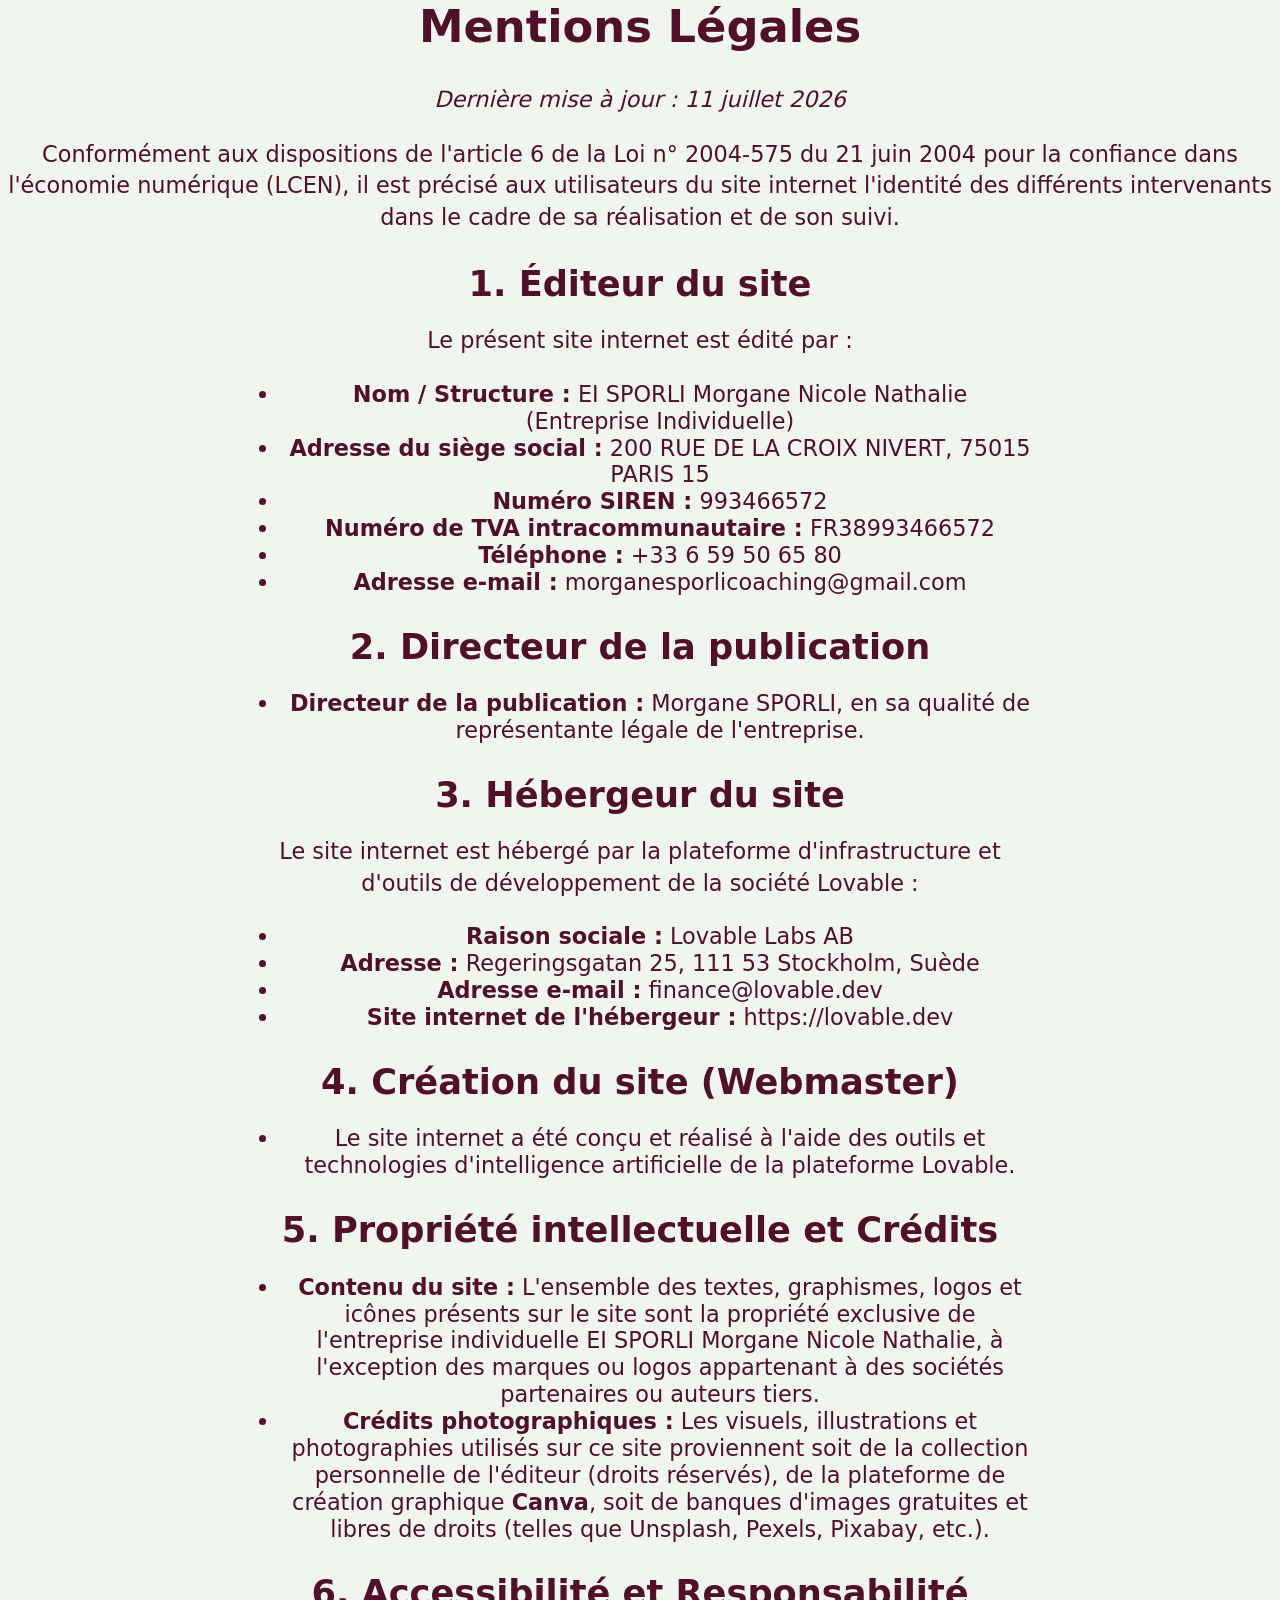
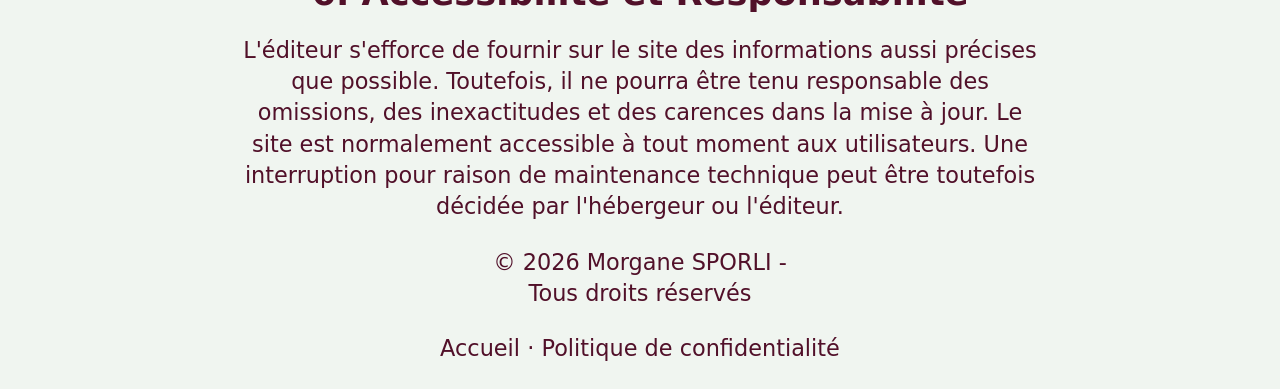
==== Mentions-légales.html @ 8eb18300 "css" ====
<html lang="en">

<head>
    <meta charset="utf-8">
    <meta name="viewport" content="width=device-width, initial-scale=1">
    <link rel="stylesheet" href="CSS/base.css">
    <link rel="stylesheet" href="CSS/nav.css">
    <link rel="stylesheet" href="CSS/sections.css">
    <link rel="stylesheet" href="CSS/button.css">
    <link rel="stylesheet" href="CSS/cards.css">
    <link rel="stylesheet" href="CSS/bio.css">
    <link rel="stylesheet" href="CSS/faq.css">
    <link rel="stylesheet" href="CSS/lists.css">
    <link rel="stylesheet" href="CSS/pillar-group.css">
    <link rel="stylesheet" href="CSS/img.css">
    <link rel="stylesheet" href="CSS/textbox.css">
    <link rel="stylesheet" href="CSS/testimonials.css">
    <script src="JS/main.js" defer></script>
</head>

<body><!--$-->
    <div class="legal-page">
        <nav class="site-nav legal-nav" aria-label="Navigation légale">
            <div class="site-nav-inner"><a href="/" class="site-brand">← Retour à l'accueil</a></div>
        </nav>
        <main>
            <h1>Mentions Légales</h1>
            <p class="last-update"><em>Dernière mise à jour : 11 juillet 2026</em></p>
            <p>Conformément aux dispositions de l'article 6 de la Loi n° 2004-575 du 21 juin 2004 pour la confiance dans
                l'économie numérique (LCEN), il est précisé aux utilisateurs du site internet l'identité des différents
                intervenants dans le cadre de sa réalisation et de son suivi.</p>
            <section class="legal-section">
                <h2>1. Éditeur du site</h2>
                <p>Le présent site internet est édité par :</p>
                <ul>
                    <li><strong>Nom / Structure :</strong> EI SPORLI Morgane Nicole Nathalie (Entreprise Individuelle)
                    </li>
                    <li><strong>Adresse du siège social :</strong> 200 RUE DE LA CROIX NIVERT, 75015 PARIS 15</li>
                    <li><strong>Numéro SIREN :</strong> 993466572</li>
                    <li><strong>Numéro de TVA intracommunautaire :</strong> FR38993466572</li>
                    <li><strong>Téléphone :</strong> +33 6 59 50 65 80</li>
                    <li><strong>Adresse e-mail :</strong> morganesporlicoaching@gmail.com</li>
                </ul>
            </section>
            <section class="legal-section">
                <h2>2. Directeur de la publication</h2>
                <ul>
                    <li><strong>Directeur de la publication :</strong> Morgane SPORLI, en sa qualité de représentante
                        légale de l'entreprise.</li>
                </ul>
            </section>
            <section class="legal-section">
                <h2>3. Hébergeur du site</h2>
                <p>Le site internet est hébergé par la plateforme d'infrastructure et d'outils de développement de la
                    société Lovable :</p>
                <ul>
                    <li><strong>Raison sociale :</strong> Lovable Labs AB</li>
                    <li><strong>Adresse :</strong> Regeringsgatan 25, 111 53 Stockholm, Suède</li>
                    <li><strong>Adresse e-mail :</strong> finance@lovable.dev</li>
                    <li><strong>Site internet de l'hébergeur :</strong> https://lovable.dev</li>
                </ul>
            </section>
            <section class="legal-section">
                <h2>4. Création du site (Webmaster)</h2>
                <ul>
                    <li>Le site internet a été conçu et réalisé à l'aide des outils et technologies d'intelligence
                        artificielle de la plateforme Lovable.</li>
                </ul>
            </section>
            <section class="legal-section">
                <h2>5. Propriété intellectuelle et Crédits</h2>
                <ul>
                    <li><strong>Contenu du site :</strong> L'ensemble des textes, graphismes, logos et icônes présents
                        sur le site sont la propriété exclusive de l'entreprise individuelle EI SPORLI Morgane Nicole
                        Nathalie, à l'exception des marques ou logos appartenant à des sociétés partenaires ou auteurs
                        tiers.</li>
                    <li><strong>Crédits photographiques :</strong> Les visuels, illustrations et photographies utilisés
                        sur ce site proviennent soit de la collection personnelle de l'éditeur (droits réservés), de la
                        plateforme de création graphique <strong>Canva</strong>, soit de banques d'images gratuites et
                        libres de droits (telles que Unsplash, Pexels, Pixabay, etc.).</li>
                </ul>
            </section>
            <section class="legal-section">
                <h2>6. Accessibilité et Responsabilité</h2>
                <p>L'éditeur s'efforce de fournir sur le site des informations aussi précises que possible. Toutefois,
                    il ne pourra être tenu responsable des omissions, des inexactitudes et des carences dans la mise à
                    jour. Le site est normalement accessible à tout moment aux utilisateurs. Une interruption pour
                    raison de maintenance technique peut être toutefois décidée par l'hébergeur ou l'éditeur.</p>
            </section>
        </main>
        <footer class="legal-footer">
            <p>© 2026 Morgane SPORLI -<br>Tous droits réservés</p>
            <p><a href="index.html">Accueil</a> · <a href="Politique-de-confidentialité.html">Politique de
                    confidentialité</a>
            </p>
        </footer>
    </div><!--/$-->
</body>

</html>
---- CSS/base.css ----
:root {
    --color-text: #511029;
    --color-bg: #f0f5f0;
    --space-paragraph: 1.5rem;
    --base-font-size: clamp(1.1rem, 1.2vw + 0.6rem, 1.4rem);
    --H2-font-size: clamp(1.6rem, 2vw + 1rem, 2.2rem);
    --H3-font-size: clamp(1.4rem, 1.8vw + 0.8rem, 2rem);
    --Box-shadow: 10px 10px 10px rgba(0,0,0,0.1);
    --font-sans: system-ui, -apple-system, sans-serif;
}

html, body {
    width: 100%;
    overflow-x: clip;
}

body {
    font-family: var(--font-sans), ui-sans-serif, system-ui, sans-serif;
    color: var(--color-text);
    line-height: 1.2;
    font-size: var(--base-font-size);
    margin: 0;
    padding: 0;
    background-color: var(--color-bg);
    text-align: center;
    min-height: 100vh;
    scroll-behavior: smooth;
    -webkit-font-smoothing: antialiased;
    text-rendering: optimizeLegibility;
    text-wrap: pretty;
}
*,
*::before,
*::after {
  box-sizing: border-box;
}

h3{
    font-size: var(--H3-font-size);
}

h2 {
    font-size: var(--H2-font-size);
    margin-top: 30px;
    margin-bottom: 0rem;
    padding: 0 10px;
}

p {
    margin-bottom: var(--space-paragraph);
    line-height: 1.4;
    margin-top: 20px;
}

strong {
  font-size: inherit;
}

.texte-left p {
    text-align: left;
}

#hero {
    display: flex;
    flex-direction: column;
    align-items: center;
    margin-bottom: 0;
}

#hero p {
    margin-top: -5px;
    margin-bottom: 0;
    font-size: clamp(1.1rem, 1.8vw + 0.8rem, 2rem);
}
#méthode h2{
    margin-top: 70px;
}

#méthode h3 {
  margin-top: 0px;
  margin-bottom: 0px;
}

#méthode p{
  margin-top: 10px;
}

a {
    color: inherit;
    -webkit-text-decoration: inherit;
    text-decoration: inherit;
}
---- CSS/nav.css ----
.site-nav {
    position: absolute;
    top: 0;
    left: 0;
    width: 100%;
}

.menu-toggle {
    display: block;
    position: fixed;
    top: 16px;
    right: 23px;
    z-index: 1001;
    width: 25px;
    height: 23px;
    padding: 0;
    border: none;
    background: transparent;
    cursor: pointer;

    display: inline-flex;
    align-items: center;
    justify-content: center;
    transition: transform 0.3s ease-in-out;
}

.menu-toggle.hidden {
    transform: translateY(-200%);
}

.site-nav-inner {
    position: fixed;
    top: 0;
    right: -100%;
    z-index: 1000;

    display: flex;
    flex-direction: column;
    flex-wrap: nowrap;
    align-items: center;
    justify-content: flex-start;
    gap: 20px;

    height: 100%;
    margin: 0 auto;
    padding: 40px 10px 20px;
    background-color: var(--color-bg);
    transition: right 0.3s ease-in-out;
}

.site-nav-inner.active {
    right: 0;
}

.site-nav-inner a {
    font-size: clamp(0.9rem, 0.2rem + 2vw, 1.4rem);
}

.site-brand {
    color: var(--color-text);
    font-weight: bold;
    text-decoration: none;
    white-space: nowrap;
}

@media (max-width: 600px) {
    .site-nav-inner {
        width: 100%;
        padding: 40px 0 20px;
        height: fit-content;
        gap: 10px;
    }

    .site-nav-inner .btn {
        font-size: 1.4rem;        
    }

    .site-nav-inner a {
        font-size: 1.2rem;
        padding: 10px;
    }
}

.sr-only {
    position: absolute;
    width: 1px;
    height: 1px;
    padding: 0;
    margin: -1px;
    overflow: hidden;
    clip: rect(0, 0, 0, 0);
    white-space: nowrap;
    border: 0;
}

.hamburger {
    display: block;
    width: 25px;
    height: 3px;
    position: relative;
    background-color: var(--color-text);
}

.hamburger::before,
.hamburger::after {
    content: '';
    position: absolute;
    left: 0;
    width: 100%;
    height: 3px;
    background-color: var(--color-text);
}

.hamburger::before {
    top: -8px;
}

.hamburger::after {
    bottom: -8px;
}
---- CSS/sections.css ----
@keyframes slide-in {
    from {
        opacity: 0;
        transform: translateY(50px);
    }
    to {
        opacity: 1;
        transform: translateY(0);
    }
}

section {
    max-width: 800px;
    margin: 1rem auto;
    opacity: 0;
}

.main{
    margin: auto;
    padding: 0 16px;
    opacity: 100;
    max-width: 700px;
}

section.is-visible {
    animation: slide-in 1s ease-out forwards;
}

.section-rouge {
    background-color: #6f7f63;
    color: white;
    padding: 32px;
    border-radius: 8px;
    box-shadow: var(--Box-shadow);
}

.section-rouge h2 {
    margin-top: 0;
    padding: 0;
}
---- CSS/button.css ----
.btn {
    background-color: #8b2a4f;
    color: var(--color-bg);
    font-size: 1.2rem;
    font-weight: 600;
    padding: 15px 24px;
    border: none;
    border-radius: 12px;
    cursor: pointer;
    transition: transform 0.2s, background-color 0.2s;
    box-shadow: var(--Box-shadow);
    display: inline-flex;
    align-items: center;
    text-decoration: none;
    justify-content: center;
    gap: 3px;
}

.btn:hover {
    transform: translateY(-2px);
    background-color: #f46e88;
}

.btn:focus-visible {
    outline: 3px solid #1a1a1a;
    outline-offset: 2px;
}

.btn img {
    width: 20px;
    vertical-align: middle;
    margin-right: 8px;
    filter: invert(1) brightness(1) sepia(0) hue-rotate(0deg) saturate(0);
}

.boutton-questionnaire {
    margin: 1.8rem auto;
}
---- CSS/cards.css ----
/* Section "Ce qui est inclus" — Grille de cartes */
.features-grid-2 {
    display: grid;
    grid-template-columns: repeat(2, minmax(0, 1fr));
    gap: 25px;
    margin-top: 2rem;
}

.features-grid-4 {
    display: grid;
    grid-template-columns: repeat(4, minmax(0, 1fr));
    gap: 30px;
    margin-top: 2rem;
}
.features-grid-up {
    display: grid;
    grid-template-columns: 1fr;
    gap: 30px;
    margin-top: 2rem;
}

@media (max-width: 600px) {
    .features-grid-2 {
        grid-template-columns: 1fr;
        gap: 10px;
    }
    .features-grid-4 {
        grid-template-columns: repeat(2, minmax(0, 1fr));
        gap: 10px;
    }
    .features-grid-up {
        grid-template-columns: 1fr;
        gap: 15px;
        margin-top: 2rem;
        }
}

.feature-card {
    background: var(--color-bg);
    border-radius: 20px;
    padding: 20px 10px;
    width: 100%;
    height: 100%;
    box-shadow: 0 10px 30px rgba(0,0,0,0.05);
    display: flex;
    flex-direction: column;
    box-sizing: border-box;
}

.feature-card-big {
    padding: 56px 28px;
    min-height: 320px;
}

.feature-card-little {
    padding: 28px 12px;
    min-height: 50px;
    gap: 10px;
    display: grid;
    place-content: center;
    font-size: 1.15rem;
    margin: 0;
}

.feature-card .icon{
    font-size: 3rem;
    margin-bottom: 12px;
    line-height: 1
}

.feature-card-little .icon{
    font-size: 2.2rem;
    margin-bottom: 0px;
}

.feature-card p {
    margin: 0.8rem 10px 0px 10px;
    line-height: 1.4;
    white-space: nowrap;
    text-wrap: wrap;
}


.feature-card-little p {
    margin: 0;
    font-weight: 600;
    line-height: 1.4;
    white-space: nowrap;
    text-wrap: wrap;
}


.feature-card {
    transition: transform 0.3s ease;
}

.feature-card:hover {
    transform: translateY(-5px);
}

.full-img {
    width: 100%;
    height: auto;
    border-radius: 20px 20px 0 0;
}

.feature-card h4 {
    display: flex;
    align-items: center;
    justify-content: center;
    gap: 4px;
    margin: 1rem 0 0.7rem 0;
    font-weight: bold;
    font-size: clamp(1.15rem, 4.5vw, 1.55rem);
    text-align: center;
}

.feature-card h4 img {
    width: 35px; 
}

.feature-card .small-text {
    font-weight: normal;
    font-size: 0.9rem;
    color: #666;
    margin-top: 10px;
}

#méthode .feature-card {
    padding: 32px 20px;
    min-height: 220px;
}
#méthode .feature-card p {
    font-size: 1rem;
    text-align: center;
    margin: 25px 0 0 0;
}

.carousel-wrapper {
    position: relative;
}

.carousel {
    display: flex;
    align-items: flex-start;
    overflow-x: auto;
    overflow-y: hidden;
    scroll-snap-type: x mandatory;
    scroll-padding-inline: 11%;
    -webkit-overflow-scrolling: touch; 
    scrollbar-width: none; 
    margin-top: 13px;
    scroll-behavior: smooth;
    gap: 14px;
    padding-inline: 11%;
    transition: height 0.25s ease;
}

.carousel::-webkit-scrollbar {
    display: none; 
}

.carousel .feature-card{
    scroll-snap-align: center;
    flex: 0 0 78%;
    height: auto;
}

.carousel-btn {
    position: absolute;
    top: 50%;
    transform: translateY(-50%);
    background-color: transparent;
    border: none;
    padding: 0;
    cursor: pointer;
    z-index: 10;
    outline: none;
    -webkit-tap-highlight-color: transparent;
    display: block;
}

.carousel-btn img {
    display: block;
    width: 40px;
    height: 40px;
}

.carousel-btn.prev {
    left: 10px;
}

.carousel-btn.next {
    right: 10px;
}

.carousel-btn:disabled {
    opacity: 0.5;
    cursor: default;
}

.carousel-dots {
    text-align: center;
    padding: 10px 0;
    display: block;
    
}

.carousel-dots .dot {
    background: none;
    margin: 0;
    padding: 0;
    border: none;
    display: inline-block;
    width: 12px;
    height: 12px;
    background-color: lightgray;
    border-radius: 50%;
    margin: 0 5px;
    cursor: pointer;
    outline: none;
    -webkit-tap-highlight-color: transparent;
}

.carousel-dots .dot.active {
    background-color: #8b2a4f;
}

@media (max-width: 600px) {
    .carousel-wrapper {
        position: relative;
    }

    .carousel {
        display: flex;
        overflow-x: auto;
        scroll-snap-type: x mandatory;
        scroll-padding-inline: 0;
        -webkit-overflow-scrolling: touch; 
        scrollbar-width: none; 
        margin-top: 13px;
        scroll-behavior: smooth;
        gap: 0;
        padding-inline: 0;
    }
    
    .carousel::-webkit-scrollbar {
        display: none; 
    }

    .carousel .feature-card{
        scroll-snap-align: start;
        flex: 0 0 100%;
        width: 100%;
    }

    .carousel-btn {
        position: absolute;
        top: 50%;
        transform: translateY(-50%);
        background-color: transparent;
        border: none;
        padding: 0;
        cursor: pointer;
        z-index: 10;
        outline: none;
        -webkit-tap-highlight-color: transparent;
        display: block;
    }

    .carousel-btn img {
        display: block;
        width: 40px;
        height: 40px;
    }

    .carousel-btn.prev {
        left: 10px;
    }

    .carousel-btn.next {
        right: 10px;
    }

    .carousel-btn:disabled {
        opacity: 0.5;
        cursor: default;
    }

    .carousel-dots {
        text-align: center;
        padding: 10px 0;
        display: block;
        
    }

    .carousel-dots .dot {
        background: none;
        margin: 0;
        padding: 0;
        border: none;
        display: inline-block;
        width: 12px;
        height: 12px;
        background-color: lightgray;
        border-radius: 50%;
        margin: 0 5px;
        cursor: pointer;
        outline: none;
        -webkit-tap-highlight-color: transparent;
    }
}
---- CSS/bio.css ----
#bio .bio-img {
    width: 220px;
    margin: 1.5rem auto 2rem;
    border-radius: 12px;
}

#bio .bio-text p {
    line-height: 1.6;
    margin-bottom: 1.5rem;
    color: white;
}

@media (max-width: 768px) {
    #bio .bio-container {
        flex-direction: column;
    }

    #bio .bio-img {
        width: 200px;
        max-width: 350px;
        height: auto;
    }
}
---- CSS/faq.css ----
/* FAQ — Accordéon */
#faq details {
    background-color: var(--color-bg);
    border: 1px solid #333;
    border-radius: 12px;
    padding: 20px 10px;
    margin-bottom: 0.5rem;
    text-align: left;
    cursor: pointer;
    box-shadow: 0 2px 5px rgba(0,0,0,0.05);
}

#faq summary {
    list-style: none;
    font-weight: 600;
    display: flex;
    justify-content: space-between;
    align-items: center;
}

#faq summary::after {
    content: " ";
    width: 25px;
    height: 25px;
    background-image: url('../PNG/angle-petit-bas.svg');
    background-repeat: no-repeat;
    background-position: center;
    background-size: contain;
    transition: transform 0.3s ease;
    flex-shrink: 0;
}

#faq details[open] summary::after {
    transform: rotate(180deg);
}

#faq summary::-webkit-details-marker {
    display: none;
}

#faq details p {
    margin-top: 1rem;
    color: #555;
    line-height: 1.6;
}

#faq h2 {
    margin-bottom: 1.5rem;
    margin-top: 0;
    color: white;
}

#faq {
    background-color: #6f7f63;
    padding: 32px 16px;
    border-radius: 8px;
    box-shadow: var(--Box-shadow);
}
---- CSS/lists.css ----
/* Listes générales */
#cible ul,
#exclusion ul {
    list-style: none;
    padding: 0;
    text-align: left;
}

#cible li,
#exclusion li {
    margin-bottom: 2rem;
    padding-left: 4rem;
    min-height: 40px;
    display: flex;
    align-items: center;
}

/* Base partagée des puces icones */
#cible li::before,
#exclusion li::before {
    display: inline-block;
    background-color: white;
    font-weight: bold;
    position: static;
    margin-right: 1.5rem;
    margin-left: -4rem;
    width: 30px;
    height: 30px;
    border-radius: 50%;
    text-align: center;
    line-height: 30px;
    box-shadow: 0 2px 5px rgba(0,0,0,0.2);
    flex-shrink: 0;
}

/* Ticks (✔) — section "Pour qui" */
#cible li::before {
    content: "✔";
    color: #27ae60;
}

/* Croix (✖) — section "Exclusion" */
#exclusion li::before {
    content: "✖";
    color: #c0392b;
}

#exclusion {
    background-color: #c44a6a;
}
---- CSS/pillar-group.css ----
.pillar-group {
    margin-top: 1.5rem;
    margin-bottom: 2.5rem;
}

.pillar-group__title {
    display: flex;
    align-items: center;
    justify-content: flex-start; /* Aligne à gauche */
    gap: 0.7rem;
    margin-bottom: 1.5rem;
    text-align: left;
}

.pillar-number {
    background-color: #1a1a1a; /* Fond noir */
    color: white; /* Chiffre en blanc */
    font-size: 1.55rem;
    font-weight: bold;
    border-radius: 50%; /* Pour faire un cercle */
    width: 40px;
    height: 40px;
    display: flex;
    align-items: center;
    justify-content: center;
    flex-shrink: 0; /* Empêche le cercle de se déformer */
}

.pillar-group__title h3 {
    margin: 0;
    font-size: var(--H2-font-size);
    font-weight: bold;
}

#ecosystem h2 {
    font-size: calc(var(--H2-font-size) + 5px);
}
---- CSS/img.css ----
img, picture, video, canvas, svg {
  display: block;
  max-width: 100%;
}

#hero img {
  width: 80%;
  height: auto;
  min-width: 300px;
  margin-top: 30px;
}

@media (max-width: 600px) {
  #hero img {
    margin-top: 0;
  }
}
---- CSS/textbox.css ----
.text-box {
    display: flex;
    align-items: center;
    gap: 15px; /* Espace entre l'image et le texte */
    position: fixed;
    bottom: 20px;
    right: 20px;
    width: max-content; /* Ajuste la largeur au contenu */
    padding: 16px; /* Augmentation du padding */
    background-color: var(--color-bg); /* Vert très clair */
    border: none; /* Suppression de la bordure */
    border-radius: 15px; /* Coins plus arrondis */
    box-shadow: 0 4px 20px rgba(0,0,0,0.1); /* Ombre plus douce */
    z-index: 1000;
    opacity: 1;
    transform: translateX(0);
    visibility: visible;
    transition: opacity 0.5s ease-in-out, transform 0.5s ease-in-out, visibility 0.5s ease-in-out;
}

.text-box-icon {
    flex-shrink: 0;
    border-radius: 25%;
}

.text-box-icon-wrapper {
    background-color: #8b2a4f;
    border-radius: 25%;
    flex-shrink: 0;
}

.text-box-icon {
    filter: invert(1) brightness(1) sepia(0) hue-rotate(0deg) saturate(5);
    padding: 3px;
    width: 35px;
}

.text-content {
    display: flex;
    flex-direction: column;
    align-items: center;
    margin-right: 15px;
}

.text-box p {
    margin: 0;
}

.text-box .text-content p:first-of-type {
    font-size: 0.95rem;
    font-weight: bold; /* Texte en gras */
    color: #000;
}

.text-box .text-content p:nth-of-type(2) {
    font-size: 0.9rem;
    color: #6c757d; /* Couleur grise */
}

.close-btn {
    position: absolute;
    top: 0;
    right: 5px;
    cursor: pointer;
    font-size: 1.2em;
    line-height: 1;
}

.hidden-checkbox {
    display: none;
}

#textbox-toggle:checked + .text-box {
    opacity: 0;
    visibility: hidden;
    transform: translateX(calc(100% + 20px));
}

.text-box.fade-out {
    opacity: 0;
    transform: translateX(calc(100% + 20px));
}

@media (max-width: 600px) {
    .text-box {
        padding: 10px;
        right: 10px;
        bottom: 10px;
        max-width: 100%;
        gap: 10px;
    }
    .text-box-icon {
        padding: 3px;
        width: 35px;
    }
    .close-btn {
        font-size: 1em;
    }
    .text-box .text-content p:first-of-type {
    font-size: 0.85rem;
    }
    .text-box .text-content p:nth-of-type(2) {
        font-size: 0.8rem;
    }
}
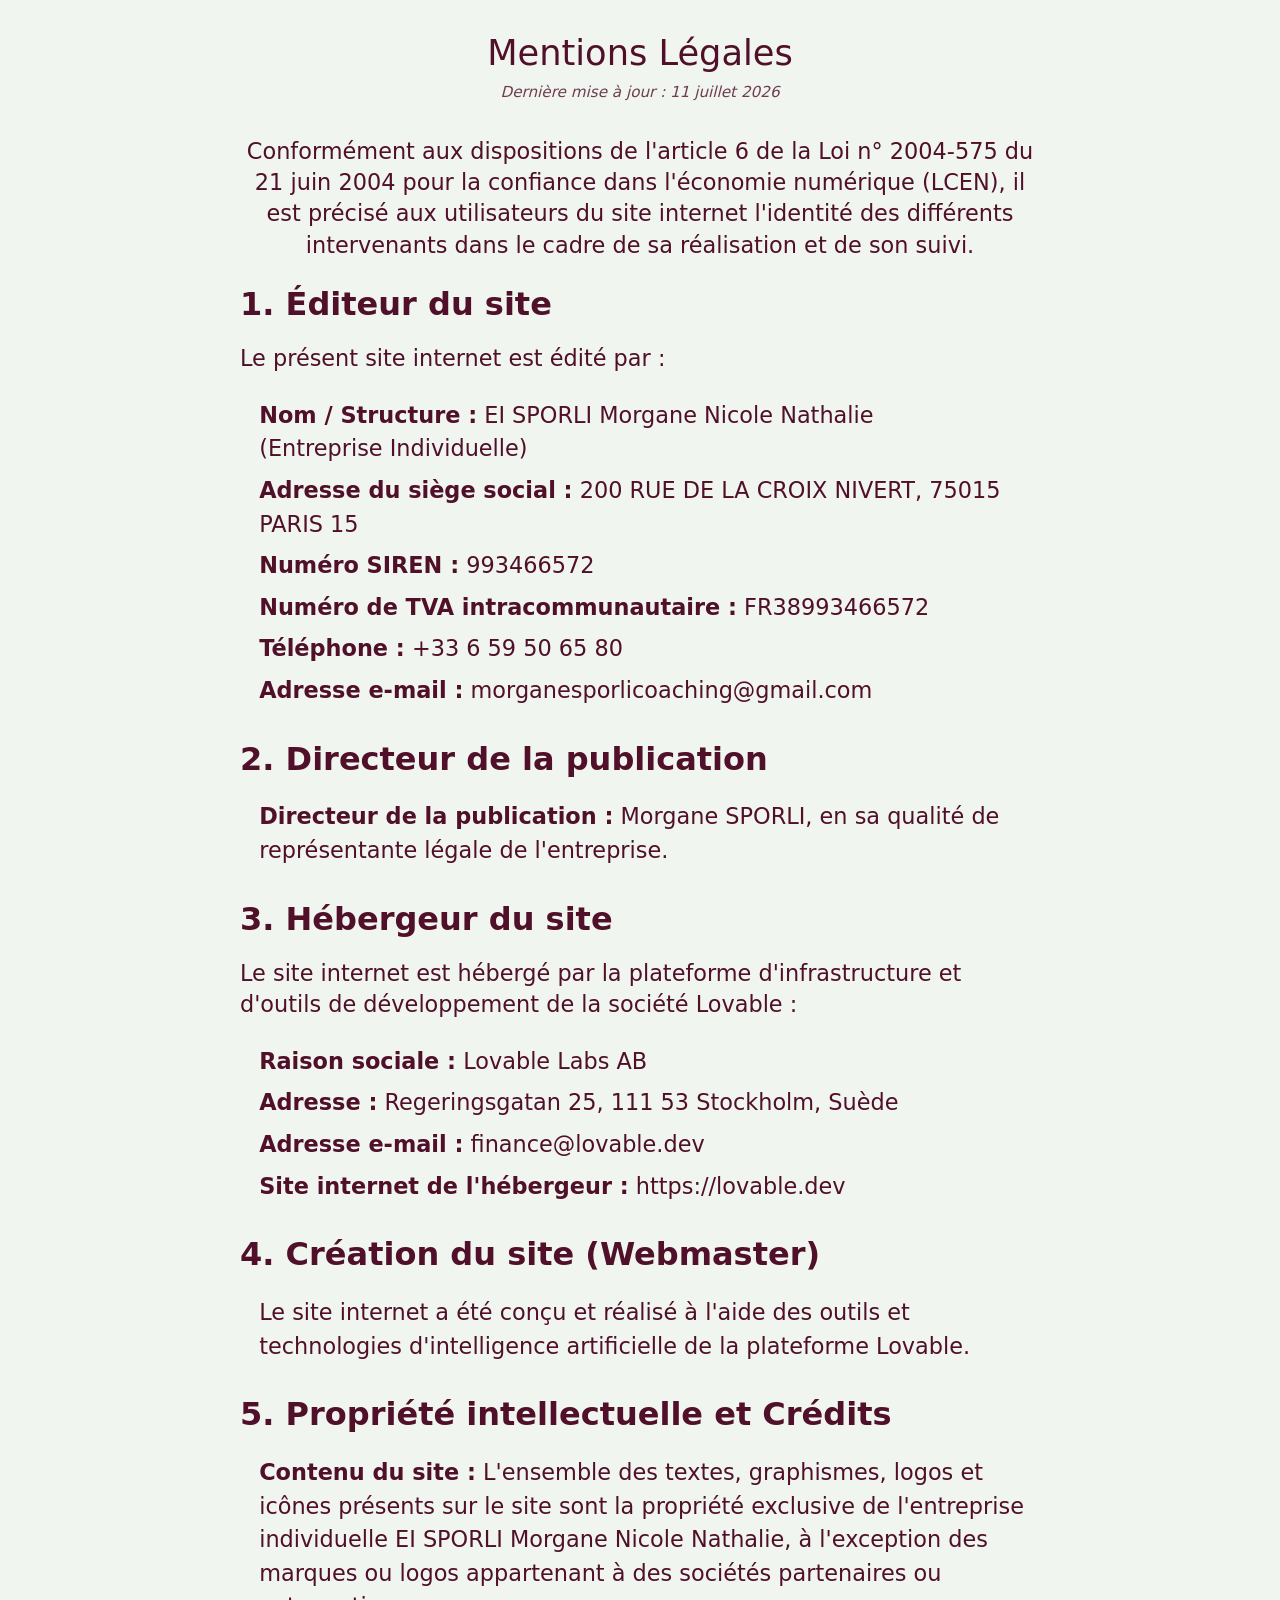
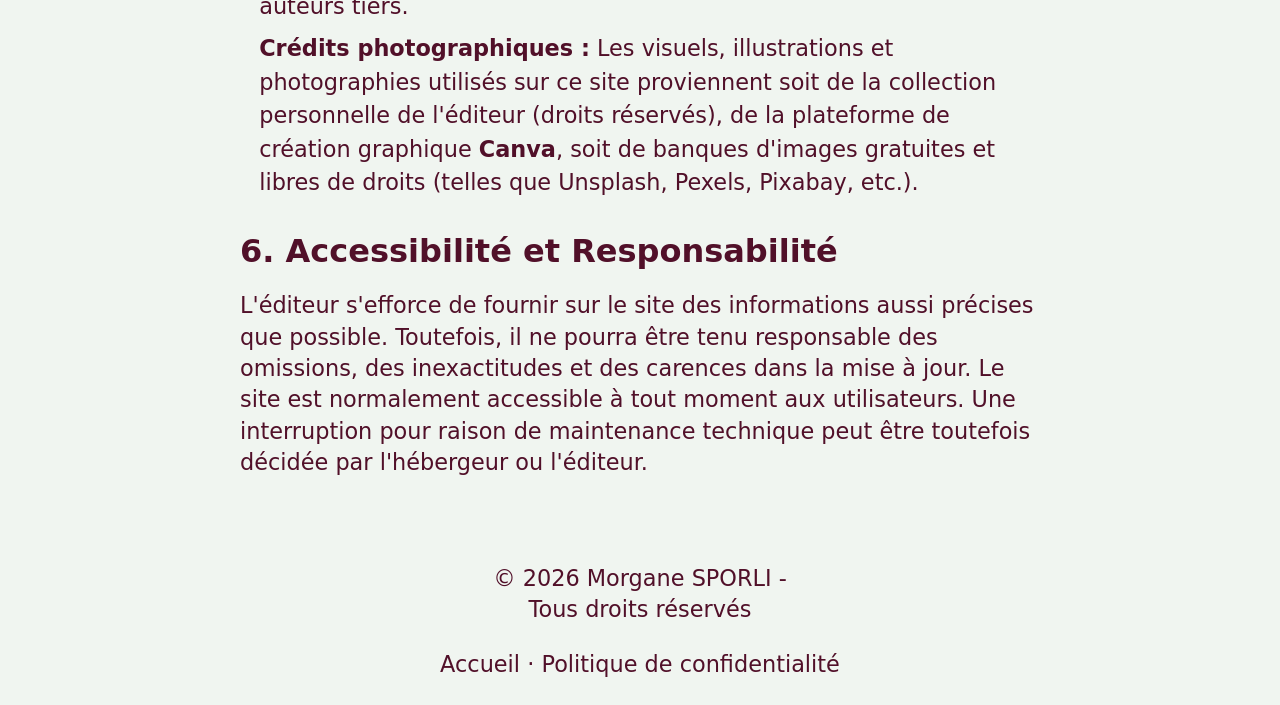
==== commit a20fde45: "css legale" ====
--- a/Mentions-légales.html
+++ b/Mentions-légales.html
@@ -3,26 +3,12 @@
 <head>
     <meta charset="utf-8">
     <meta name="viewport" content="width=device-width, initial-scale=1">
-    <link rel="stylesheet" href="CSS/base.css">
-    <link rel="stylesheet" href="CSS/nav.css">
-    <link rel="stylesheet" href="CSS/sections.css">
-    <link rel="stylesheet" href="CSS/button.css">
-    <link rel="stylesheet" href="CSS/cards.css">
-    <link rel="stylesheet" href="CSS/bio.css">
-    <link rel="stylesheet" href="CSS/faq.css">
-    <link rel="stylesheet" href="CSS/lists.css">
-    <link rel="stylesheet" href="CSS/pillar-group.css">
-    <link rel="stylesheet" href="CSS/img.css">
-    <link rel="stylesheet" href="CSS/textbox.css">
-    <link rel="stylesheet" href="CSS/testimonials.css">
+    <link rel="stylesheet" href="CSS/legale.css">
     <script src="JS/main.js" defer></script>
 </head>
 
-<body><!--$-->
+<body>
     <div class="legal-page">
-        <nav class="site-nav legal-nav" aria-label="Navigation légale">
-            <div class="site-nav-inner"><a href="/" class="site-brand">← Retour à l'accueil</a></div>
-        </nav>
         <main>
             <h1>Mentions Légales</h1>
             <p class="last-update"><em>Dernière mise à jour : 11 juillet 2026</em></p>
@@ -94,7 +80,7 @@
                     confidentialité</a>
             </p>
         </footer>
-    </div><!--/$-->
+    </div>
 </body>
 
 </html>
--- a/CSS/legale.css
+++ b/CSS/legale.css
@@ -0,0 +1,90 @@
+:root {
+    --color-text: #511029;
+    --color-bg: #f0f5f0;
+    --space-paragraph: 1.5rem;
+    --base-font-size: clamp(1.1rem, 1.2vw + 0.6rem, 1.4rem);
+    --H2-font-size: clamp(1.6rem, 2vw + 1rem, 2.2rem);
+    --H3-font-size: clamp(1.4rem, 1.8vw + 0.8rem, 2rem);
+    --Box-shadow: 10px 10px 10px rgba(0, 0, 0, 0.1);
+    --font-sans: system-ui, -apple-system, sans-serif;
+}
+
+body {
+    font-family: var(--font-sans), ui-sans-serif, system-ui, sans-serif;
+    color: var(--color-text);
+    line-height: 1.2;
+    font-size: var(--base-font-size);
+    margin: 0;
+    padding: 0;
+    background-color: var(--color-bg);
+    text-align: center;
+    min-height: 100vh;
+    scroll-behavior: smooth;
+    -webkit-font-smoothing: antialiased;
+    text-rendering: optimizeLegibility;
+    text-wrap: pretty;
+}
+
+.legal-section {
+    text-align: left;
+    margin-bottom: 2rem;
+}
+
+.legal-page main {
+    max-width: 800px;
+    margin: 0 auto;
+    padding: 32px 16px;
+}
+
+h1 {
+    font-size: var(--H2-font-size);
+    margin-top: 0;
+    margin-bottom: 0.5rem;
+    font-weight: inherit;
+}
+
+h2 {
+    font-family: var(--font-sans);
+    margin-top: 0;
+    margin-bottom: 1rem;
+    font-size: var(--H3-font-size);
+    color: var(--color-text);
+    padding: 0;
+    text-align: left;
+}
+
+p {
+    margin-bottom: var(--space-paragraph);
+    line-height: 1.4;
+    margin-top: 20px;
+}
+
+.last-update {
+    text-align: center;
+    font-size: 0.95rem;
+    opacity: 0.8;
+    margin-top: 0;
+    margin-bottom: 2rem;
+}
+
+.legal-nav .site-nav-inner {
+    justify-content: flex-start;
+    padding: 20px 0;
+}
+
+ul {
+    padding-left: 1.2rem;
+    margin-bottom: 0;
+    list-style: none;
+}
+
+.legal-section li {
+    margin-bottom: 0.5rem;
+    line-height: 1.5;
+}
+
+a {
+    color: inherit;
+    -webkit-text-decoration: inherit;
+    text-decoration: inherit;
+}
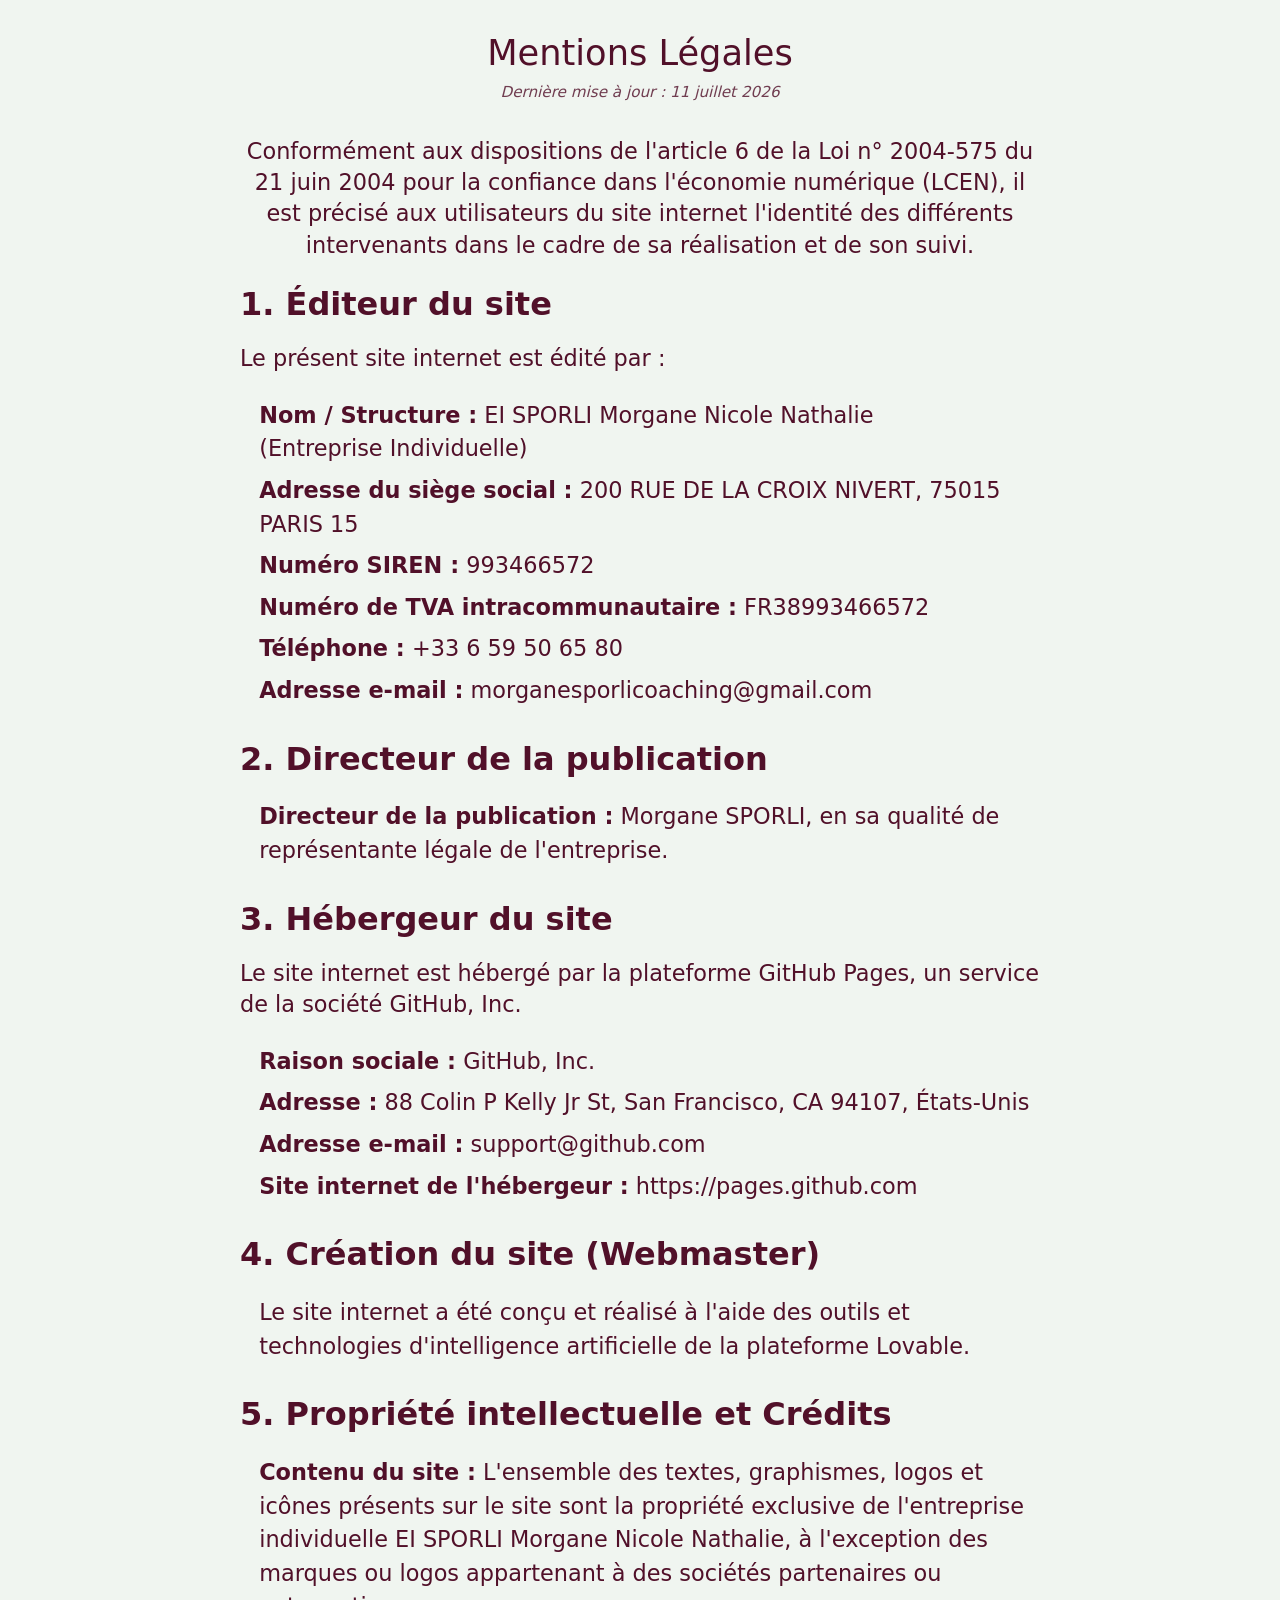
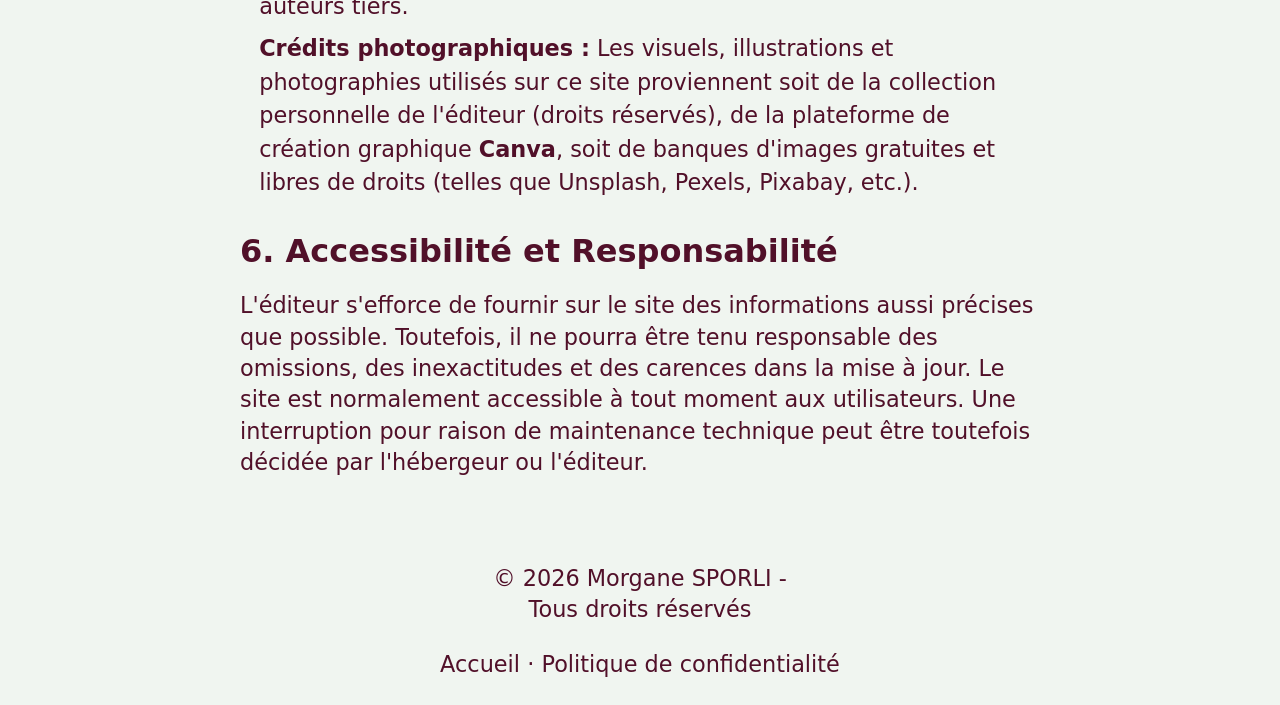
==== commit b066bc9f: "add github heberge" ====
--- a/Mentions-légales.html
+++ b/Mentions-légales.html
@@ -37,13 +37,13 @@
             </section>
             <section class="legal-section">
                 <h2>3. Hébergeur du site</h2>
-                <p>Le site internet est hébergé par la plateforme d'infrastructure et d'outils de développement de la
-                    société Lovable :</p>
+                <p>Le site internet est hébergé par la plateforme GitHub Pages, un service de la société GitHub, Inc.
+                </p>
                 <ul>
-                    <li><strong>Raison sociale :</strong> Lovable Labs AB</li>
-                    <li><strong>Adresse :</strong> Regeringsgatan 25, 111 53 Stockholm, Suède</li>
-                    <li><strong>Adresse e-mail :</strong> finance@lovable.dev</li>
-                    <li><strong>Site internet de l'hébergeur :</strong> https://lovable.dev</li>
+                    <li><strong>Raison sociale :</strong> GitHub, Inc.</li>
+                    <li><strong>Adresse :</strong> 88 Colin P Kelly Jr St, San Francisco, CA 94107, États-Unis</li>
+                    <li><strong>Adresse e-mail :</strong> support@github.com</li>
+                    <li><strong>Site internet de l'hébergeur :</strong> https://pages.github.com</li>
                 </ul>
             </section>
             <section class="legal-section">
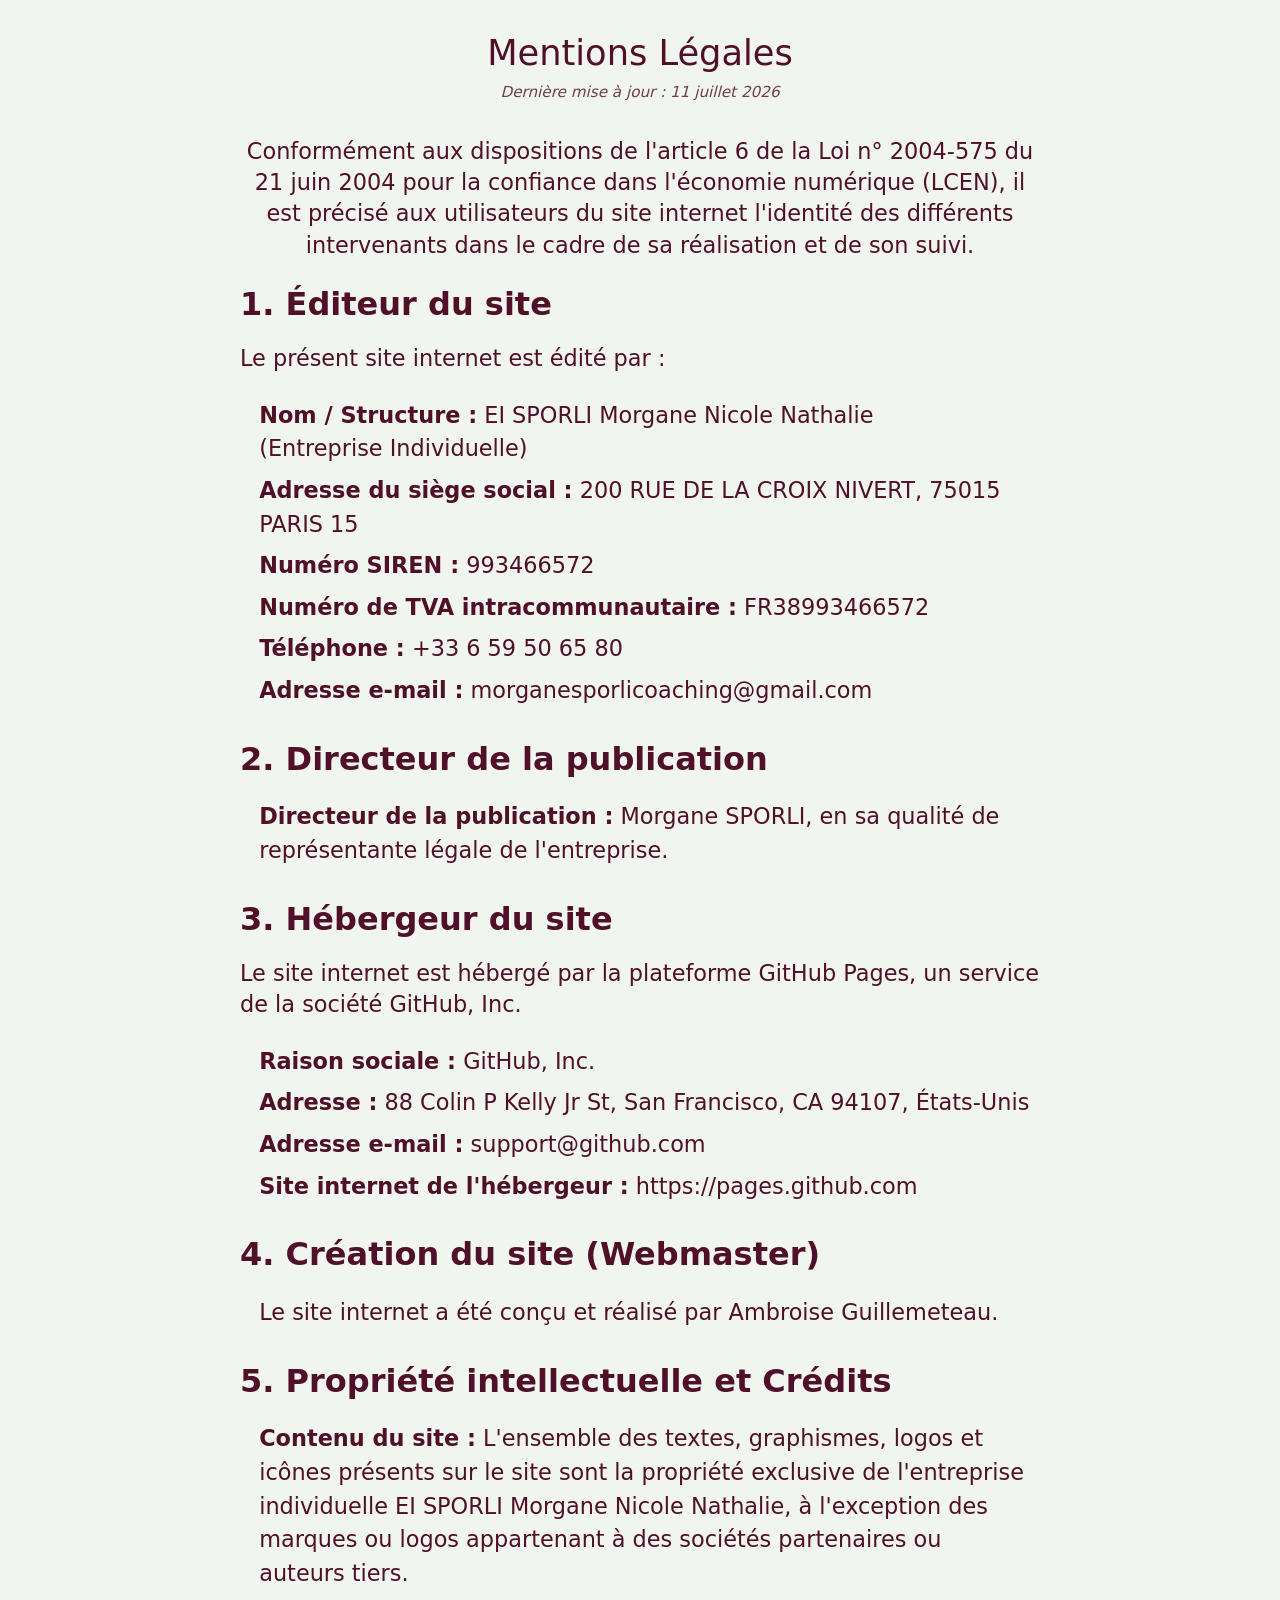
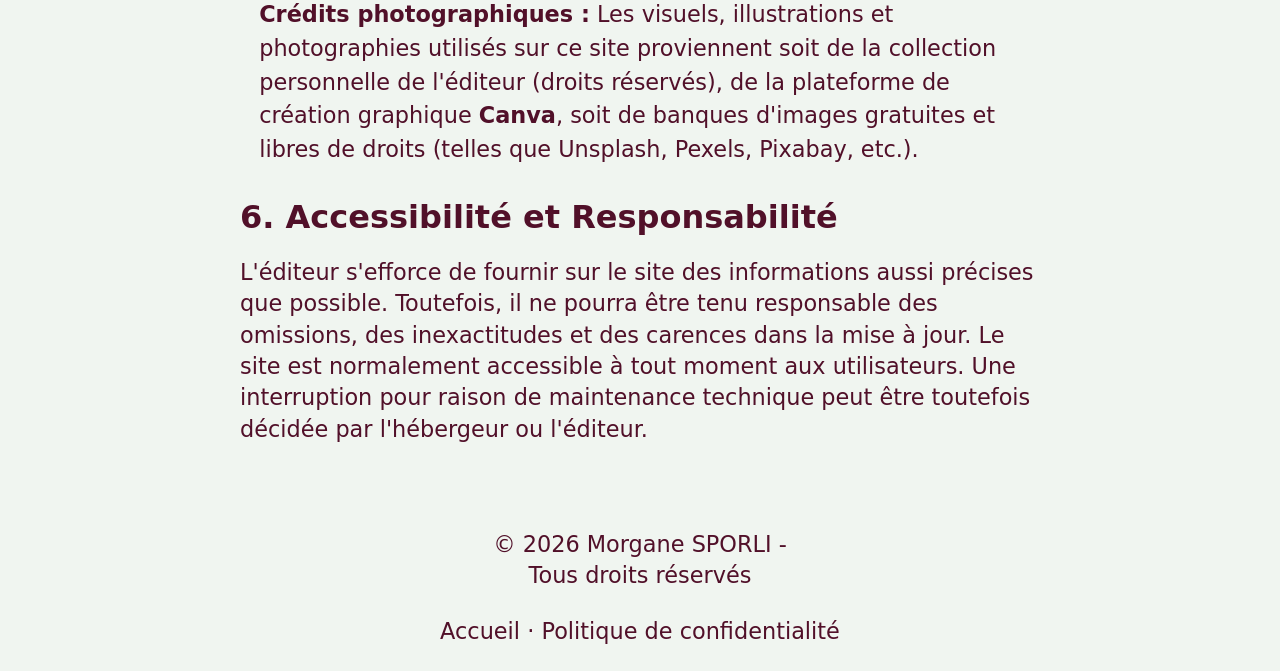
==== commit 94682fdd: "createur" ====
--- a/Mentions-légales.html
+++ b/Mentions-légales.html
@@ -1,10 +1,15 @@
-<html lang="en">
+<html lang="fr">
 
 <head>
     <meta charset="utf-8">
     <meta name="viewport" content="width=device-width, initial-scale=1">
+    <title>RESET — Mentions Légales</title>
     <link rel="stylesheet" href="CSS/legale.css">
-    <script src="JS/main.js" defer></script>
+    <link rel="icon" href="IMG/Titre.png">
+    <meta name="description"
+        content="Mentions Légales du site RESET. Informations sur l'éditeur, le directeur de la publication, l'hébergeur et la propriété intellectuelle.">
+    <script src="JS/main.js" defer>
+    </script>
 </head>
 
 <body>
@@ -49,8 +54,7 @@
             <section class="legal-section">
                 <h2>4. Création du site (Webmaster)</h2>
                 <ul>
-                    <li>Le site internet a été conçu et réalisé à l'aide des outils et technologies d'intelligence
-                        artificielle de la plateforme Lovable.</li>
+                    <li>Le site internet a été conçu et réalisé par Ambroise Guillemeteau.</li>
                 </ul>
             </section>
             <section class="legal-section">
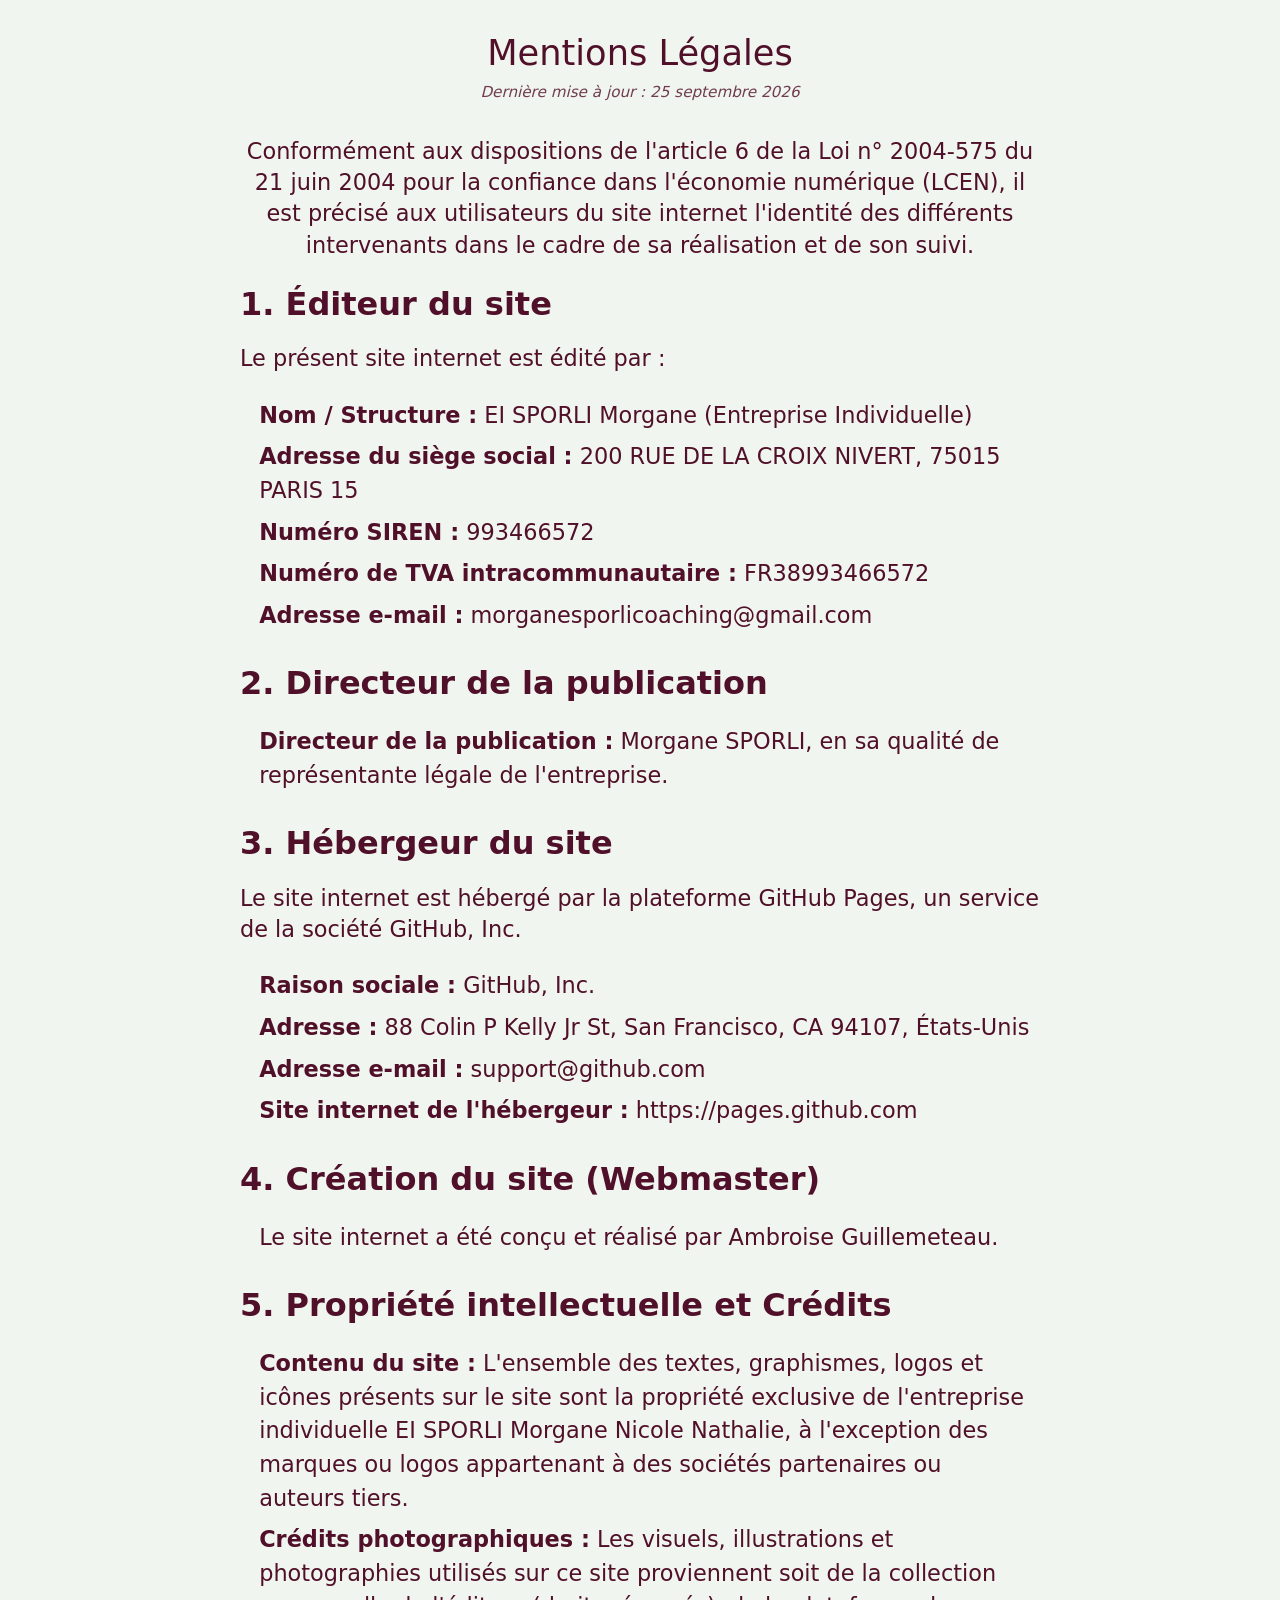
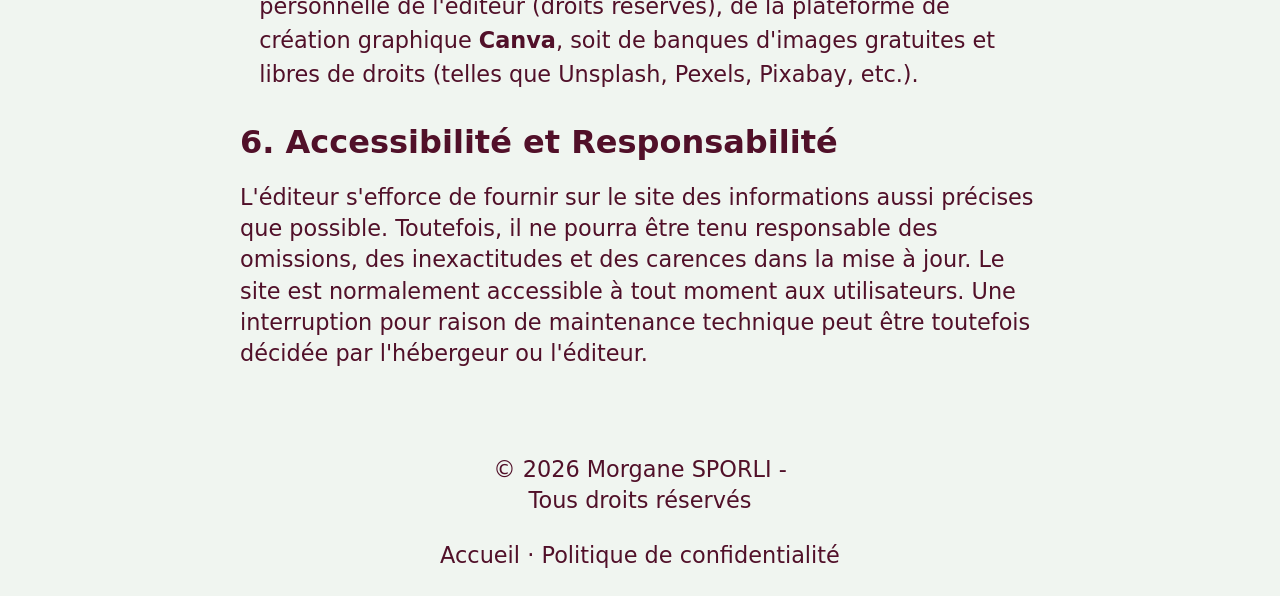
==== commit ea875aa5: "modif politique" ====
--- a/Mentions-légales.html
+++ b/Mentions-légales.html
@@ -16,7 +16,7 @@
     <div class="legal-page">
         <main>
             <h1>Mentions Légales</h1>
-            <p class="last-update"><em>Dernière mise à jour : 11 juillet 2026</em></p>
+            <p class="last-update"><em>Dernière mise à jour : 25 septembre 2026</em></p>
             <p>Conformément aux dispositions de l'article 6 de la Loi n° 2004-575 du 21 juin 2004 pour la confiance dans
                 l'économie numérique (LCEN), il est précisé aux utilisateurs du site internet l'identité des différents
                 intervenants dans le cadre de sa réalisation et de son suivi.</p>
@@ -24,12 +24,11 @@
                 <h2>1. Éditeur du site</h2>
                 <p>Le présent site internet est édité par :</p>
                 <ul>
-                    <li><strong>Nom / Structure :</strong> EI SPORLI Morgane Nicole Nathalie (Entreprise Individuelle)
+                    <li><strong>Nom / Structure :</strong> EI SPORLI Morgane (Entreprise Individuelle)
                     </li>
                     <li><strong>Adresse du siège social :</strong> 200 RUE DE LA CROIX NIVERT, 75015 PARIS 15</li>
                     <li><strong>Numéro SIREN :</strong> 993466572</li>
                     <li><strong>Numéro de TVA intracommunautaire :</strong> FR38993466572</li>
-                    <li><strong>Téléphone :</strong> +33 6 59 50 65 80</li>
                     <li><strong>Adresse e-mail :</strong> morganesporlicoaching@gmail.com</li>
                 </ul>
             </section>
